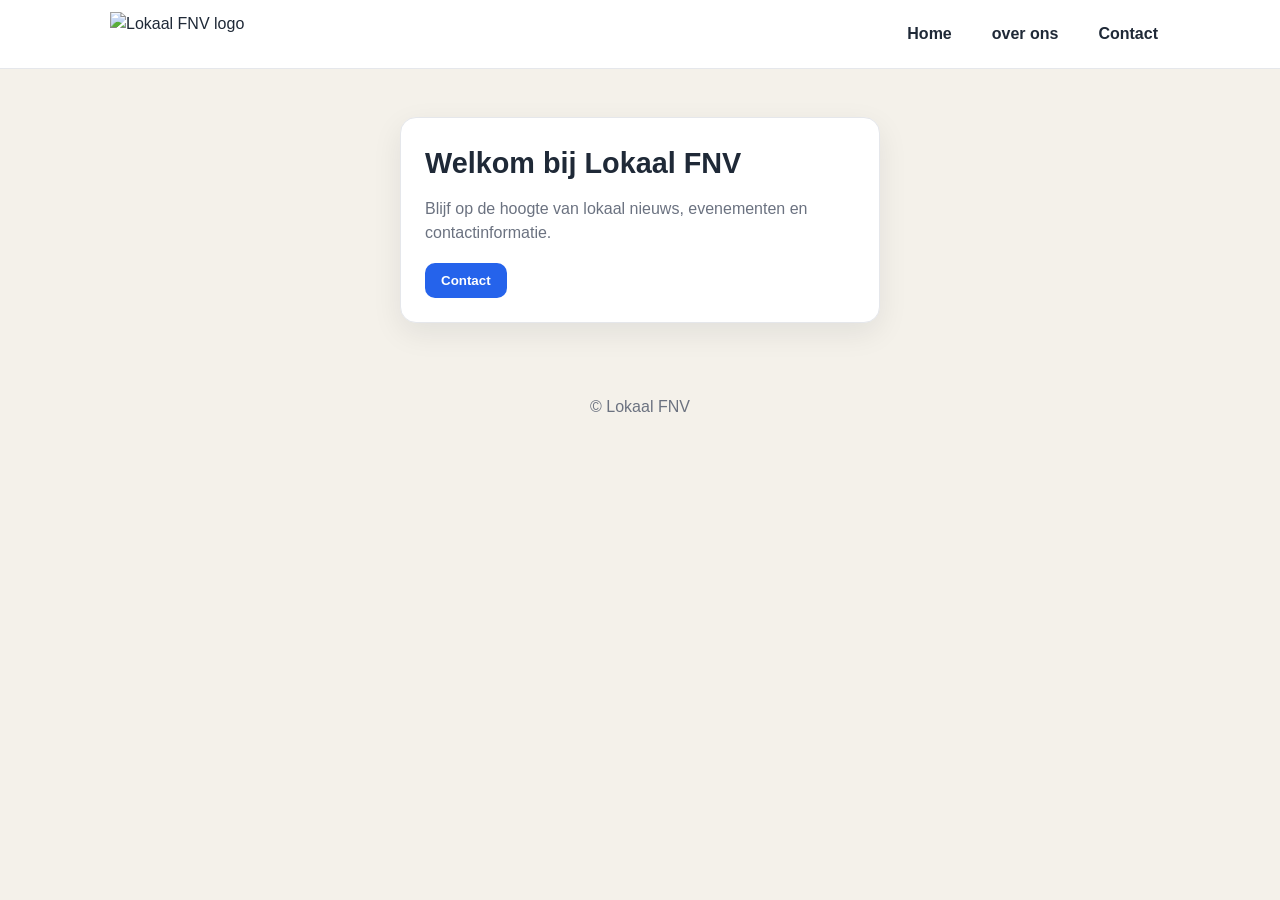
==== index.html @ 3dcde8be "idek" ====
<!doctype html>
<html lang="en">
<head>
  <meta charset="utf-8">
  <meta name="viewport" content="width=device-width,initial-scale=1">
  <title>Home</title>
  <link rel="stylesheet" href="style.css">
</head>
<body>
  <header class="site-header">
    <nav class="navbar" role="navigation" aria-label="Main navigation">
      <div class="logo-space">
        <img src="LokaalFNV.jpg" alt="Lokaal FNV logo">
      </div>

      <ul class="nav-links">
        <li><a href="index.html">Home</a></li>
        <li><a href="overons.html">over ons</a></li>
        <li><a href="contact.html">Contact</a></li>
      </ul>
    </nav>
  </header>
  <main class="card">
    <h1>Welkom bij Lokaal FNV</h1>
    <p>Blijf op de hoogte van lokaal nieuws, evenementen en contactinformatie.</p>
    <button onclick="location.href='contact.html'">Contact</button>
  </main>
  <footer style="text-align:center;padding:24px;color:var(--muted)">© Lokaal FNV</footer>
</body>
</html>
---- style.css ----
:root {
  --bg: #f4f1ea;
  --panel: #ffffff;
  --text: #1f2937;
  --muted: #6b7280;
  --accent: #2563eb;
  --accent-soft: #dbeafe;
  --border: #e5e7eb;
}

* { box-sizing: border-box; }

body {
  margin: 0;
  font-family: Arial, sans-serif;
  background: var(--bg);
  color: var(--text);
  line-height: 1.5;
}

.card {
  max-width: 480px;
  margin: 48px auto;
  padding: 24px;
  background: var(--panel);
  border: 1px solid var(--border);
  border-radius: 16px;
  box-shadow: 0 10px 30px rgba(15, 23, 42, 0.08);
}

h1 {
  margin: 0 0 12px;
  font-size: 1.8rem;
}

p {
  margin: 0 0 18px;
  color: var(--muted);
}

button {
  border: 0;
  border-radius: 10px;
  padding: 10px 16px;
  background: var(--accent);
  color: white;
  font-weight: 600;
  cursor: pointer;
}

button:hover {
  background: #1d4ed8;
}

/* Header / Navigation */
.site-header {
  background: var(--panel);
  border-bottom: 1px solid var(--border);
}
.navbar {
  display: flex;
  align-items: center;
  justify-content: space-between;
  max-width: 1100px;
  margin: 0 auto;
  padding: 12px 20px;
}
.logo-space img {
  height: 44px;
  width: auto;
  display: block;
}
.nav-links {
  list-style: none;
  margin: 0;
  padding: 0;
  display: flex;
  gap: 16px;
}
.nav-links a {
  text-decoration: none;
  color: var(--text);
  padding: 8px 12px;
  border-radius: 8px;
  font-weight: 600;
}
.nav-links a:hover {
  background: var(--accent-soft);
  color: var(--accent);
}

@media (max-width: 600px) {
  .nav-links { display: none; }
  .logo-space img { height: 36px; }
  .card { margin: 20px; }
}
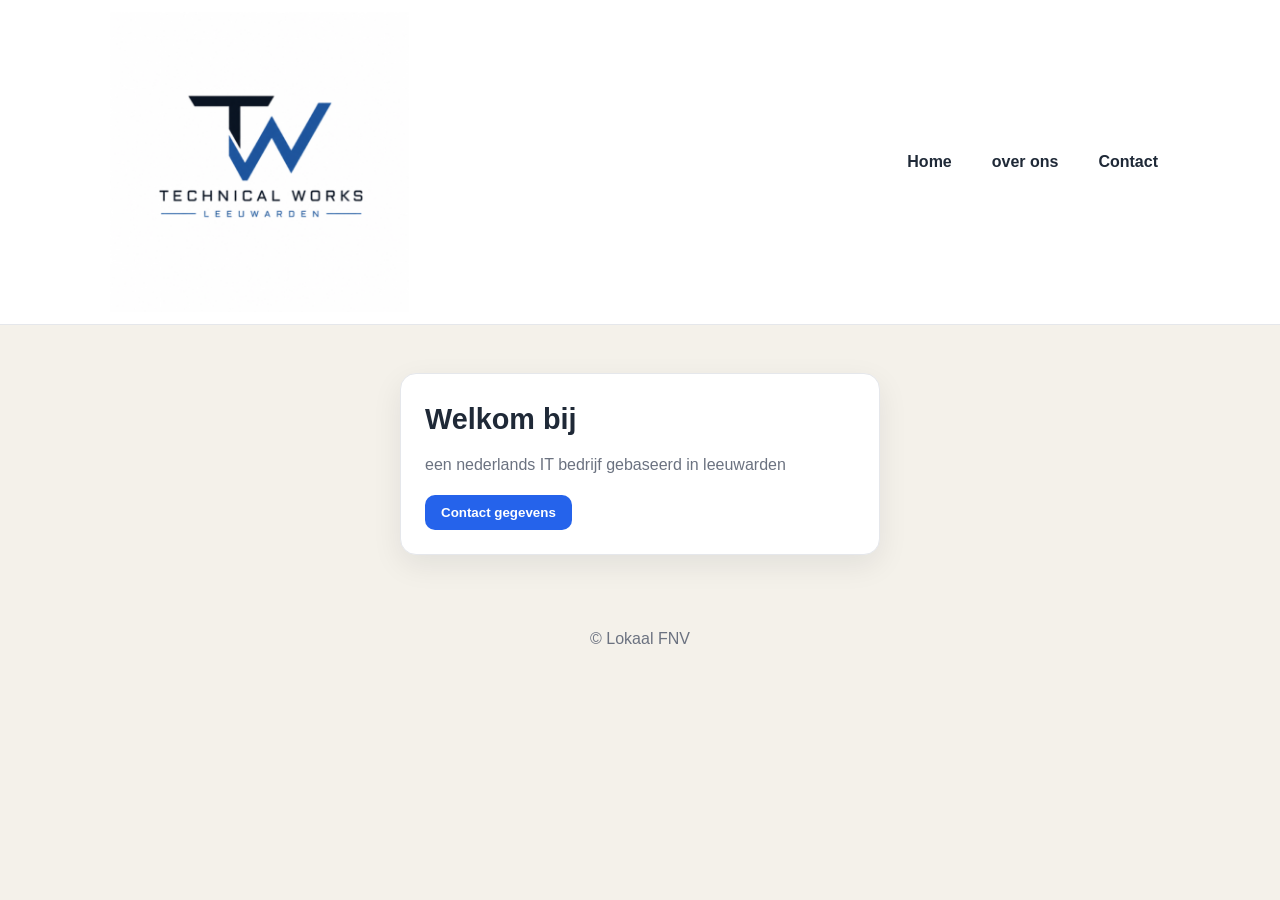
==== commit c1ed629d: "comments and stuff" ====
--- a/index.html
+++ b/index.html
@@ -4,13 +4,15 @@
   <meta charset="utf-8">
   <meta name="viewport" content="width=device-width,initial-scale=1">
   <title>Home</title>
+  <!-- Stylesheet: shared site styles -->
   <link rel="stylesheet" href="style.css">
 </head>
 <body>
+  <!-- Site header: contains logo and main navigation -->
   <header class="site-header">
     <nav class="navbar" role="navigation" aria-label="Main navigation">
       <div class="logo-space">
-        <img src="LokaalFNV.jpg" alt="Lokaal FNV logo">
+        <img src="Screenshot 2026-08-25 095337.png" alt="Lokaal FNV logo">
       </div>
 
       <ul class="nav-links">
@@ -20,11 +22,14 @@
       </ul>
     </nav>
   </header>
+  <!-- Main content: hero / intro card -->
   <main class="card">
-    <h1>Welkom bij Lokaal FNV</h1>
-    <p>Blijf op de hoogte van lokaal nieuws, evenementen en contactinformatie.</p>
-    <button onclick="location.href='contact.html'">Contact</button>
+    <h1>Welkom bij </h1>
+    <p>een nederlands IT bedrijf gebaseerd in leeuwarden</p>
+    <button onclick="location.href='contact.html'">Contact gegevens</button>
   </main>
+
+  <!-- Footer: site copyright / small info -->
   <footer style="text-align:center;padding:24px;color:var(--muted)">© Lokaal FNV</footer>
 </body>
 </html>
--- a/style.css
+++ b/style.css
@@ -1,3 +1,4 @@
+/* Theme variables: colors and shared tokens used across the site */
 :root {
   --bg: #f4f1ea;
   --panel: #ffffff;
@@ -8,8 +9,10 @@
   --border: #e5e7eb;
 }
 
+/* Global reset and box sizing */
 * { box-sizing: border-box; }
 
+/* Base page styles */
 body {
   margin: 0;
   font-family: Arial, sans-serif;
@@ -18,6 +21,7 @@
   line-height: 1.5;
 }
 
+/* Reusable card component used for hero and content panels */
 .card {
   max-width: 480px;
   margin: 48px auto;
@@ -28,16 +32,19 @@
   box-shadow: 0 10px 30px rgba(15, 23, 42, 0.08);
 }
 
+/* Headings */
 h1 {
   margin: 0 0 12px;
   font-size: 1.8rem;
 }
 
+/* Paragraph / muted text */
 p {
   margin: 0 0 18px;
   color: var(--muted);
 }
 
+/* Primary button */
 button {
   border: 0;
   border-radius: 10px;
@@ -52,7 +59,7 @@
   background: #1d4ed8;
 }
 
-/* Header / Navigation */
+/* Header / Navigation styles (logo + links) */
 .site-header {
   background: var(--panel);
   border-bottom: 1px solid var(--border);
@@ -66,7 +73,7 @@
   padding: 12px 20px;
 }
 .logo-space img {
-  height: 44px;
+  height: 300px;
   width: auto;
   display: block;
 }
@@ -89,6 +96,7 @@
   color: var(--accent);
 }
 
+/* Responsive tweaks */
 @media (max-width: 600px) {
   .nav-links { display: none; }
   .logo-space img { height: 36px; }
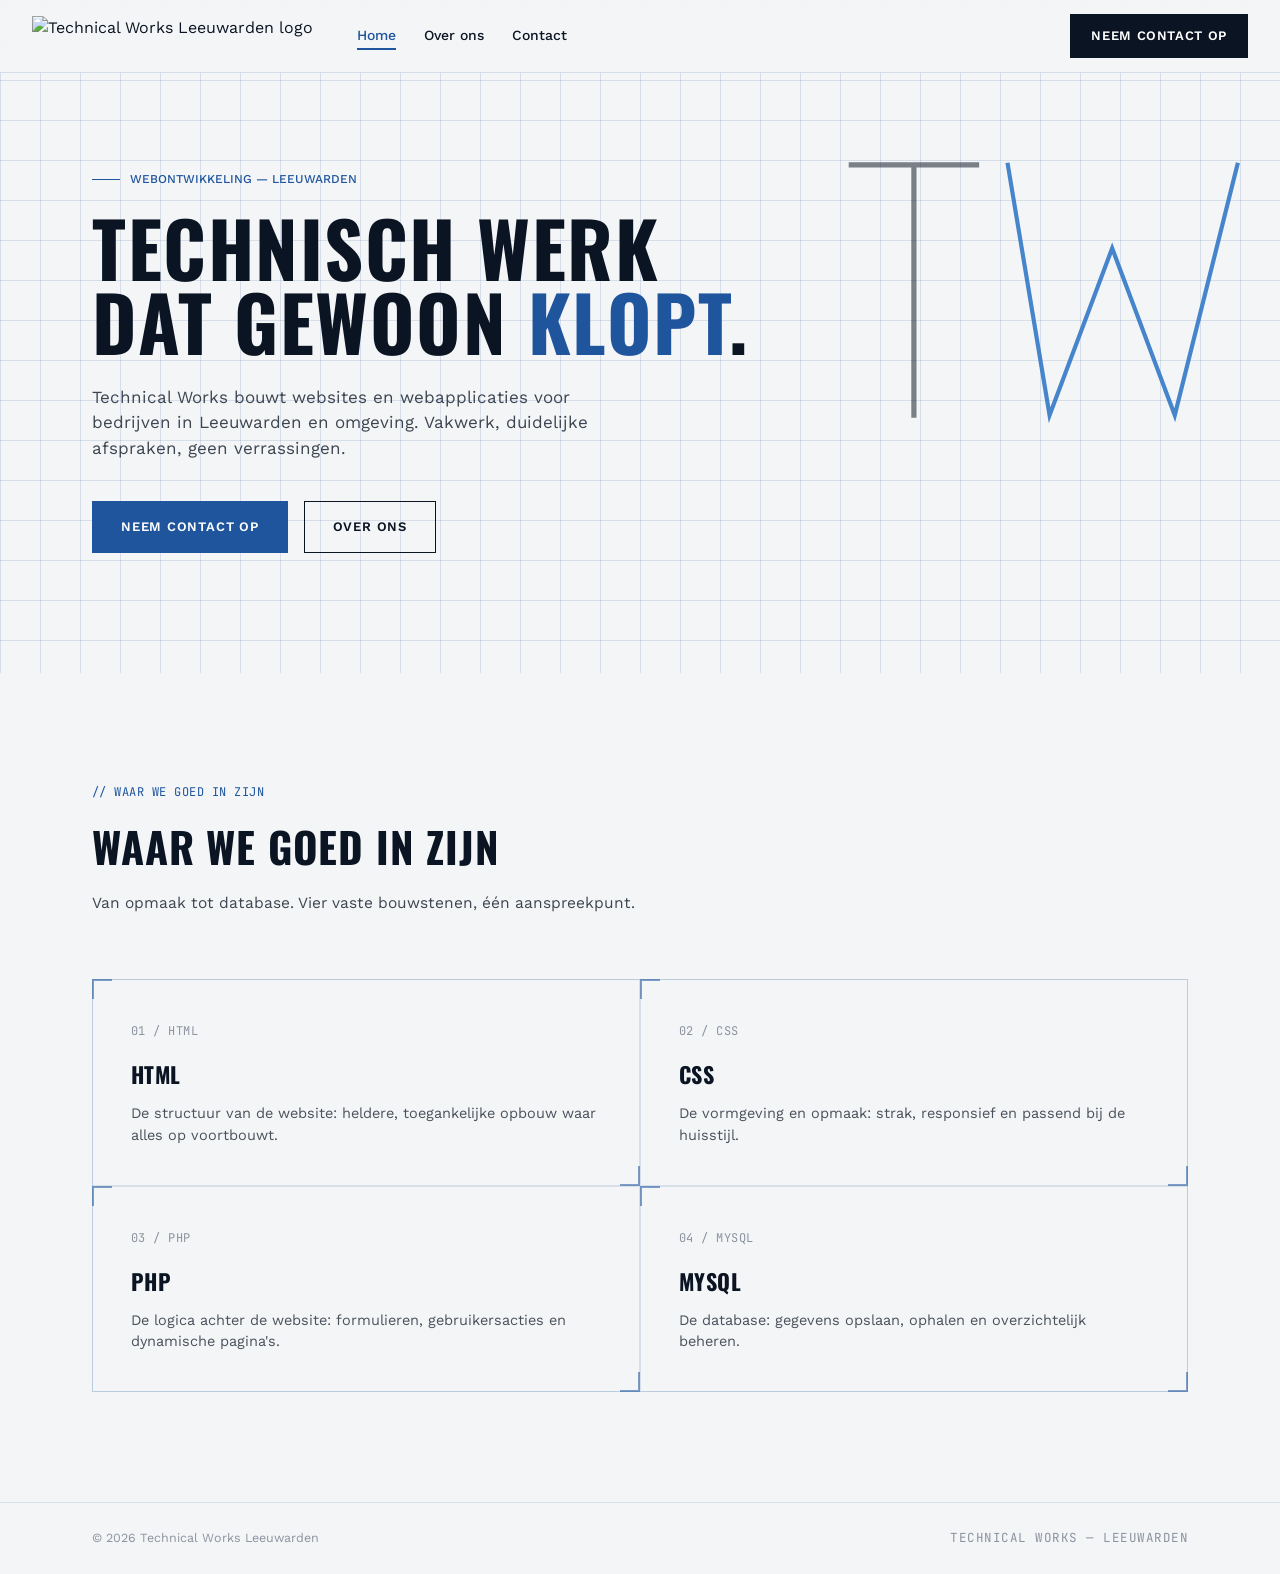
==== commit 2587aaf7: "template and stuff" ====
--- a/index.html
+++ b/index.html
@@ -1,35 +1,296 @@
-<!doctype html>
-<html lang="en">
+<!DOCTYPE html>
+<html lang="nl">
 <head>
-  <meta charset="utf-8">
-  <meta name="viewport" content="width=device-width,initial-scale=1">
-  <title>Home</title>
-  <!-- Stylesheet: shared site styles -->
-  <link rel="stylesheet" href="style.css">
+<meta charset="UTF-8">
+<meta name="viewport" content="width=device-width, initial-scale=1.0">
+<title>Technical Works Leeuwarden</title>
+<link rel="preconnect" href="https://fonts.googleapis.com">
+<link href="https://fonts.googleapis.com/css2?family=Oswald:wght@400;500;600;700&family=Work+Sans:wght@400;500;600&family=JetBrains+Mono:wght@400;500&display=swap" rel="stylesheet">
+<style>
+  :root{
+    --ink:#0A1422;
+    --blue:#1E559D;
+    --blue-light:#3D7FC9;
+    --steel:#8B93A0;
+    --bg:#F4F5F7;
+    --line: rgba(30,85,157,0.14);
+    --white:#FFFFFF;
+  }
+  *{margin:0;padding:0;box-sizing:border-box;}
+  html{scroll-behavior:smooth;}
+  body{
+    background:var(--bg);
+    color:var(--ink);
+    font-family:'Work Sans', sans-serif;
+    line-height:1.5;
+    overflow-x:hidden;
+  }
+  h1,h2,h3{
+    font-family:'Oswald', sans-serif;
+    text-transform:uppercase;
+    letter-spacing:0.02em;
+  }
+  .mono{
+    font-family:'JetBrains Mono', monospace;
+    letter-spacing:0.04em;
+  }
+  a{color:inherit;text-decoration:none;}
+  .wrap{max-width:1160px;margin:0 auto;padding:0 32px;}
+
+  /* blueprint grid backdrop */
+  .grid-bg{
+    position:absolute; inset:0;
+    background-image:
+      linear-gradient(var(--line) 1px, transparent 1px),
+      linear-gradient(90deg, var(--line) 1px, transparent 1px);
+    background-size:40px 40px;
+    pointer-events:none;
+  }
+
+  /* corner brackets, echoes technical drawing annotation */
+  .bracket{position:relative;}
+  .bracket::before, .bracket::after{
+    content:'';
+    position:absolute;
+    width:18px; height:18px;
+    border-color:var(--blue);
+    border-style:solid;
+    opacity:0.55;
+  }
+  .bracket::before{top:-1px;left:-1px;border-width:2px 0 0 2px;}
+  .bracket::after{bottom:-1px;right:-1px;border-width:0 2px 2px 0;}
+
+  /* ---------- NAV ---------- */
+  header{
+    position:fixed; top:0; left:0; right:0; z-index:50;
+    background:rgba(244,245,247,0.9);
+    backdrop-filter:blur(8px);
+    border-bottom:1px solid var(--line);
+  }
+  nav{
+    display:flex; align-items:center; justify-content:space-between;
+    padding:14px 32px; width:100%;
+  }
+  .nav-left{display:flex; align-items:center; gap:44px;}
+  .brand{display:flex; align-items:center; gap:10px;}
+  .brand img{height:40px; width:auto; display:block;}
+  .navlinks{display:flex; gap:28px; font-size:14px; font-weight:500;}
+  .navlinks a{position:relative; padding:4px 0; color:var(--ink);}
+  .navlinks a.current{color:var(--blue);}
+  .navlinks a::after{
+    content:''; position:absolute; left:0; bottom:0; height:2px; width:0;
+    background:var(--blue); transition:width .25s ease;
+  }
+  .navlinks a:hover::after, .navlinks a.current::after{width:100%;}
+  .nav-cta{
+    font-size:13px; font-weight:600; text-transform:uppercase; letter-spacing:.05em;
+    background:var(--ink); color:var(--white); padding:11px 20px;
+    border:1px solid var(--ink);
+    transition:background .2s ease, color .2s ease;
+  }
+  .nav-cta:hover{background:transparent; color:var(--ink);}
+
+  /* ---------- HERO ---------- */
+  .hero{
+    position:relative;
+    padding:170px 0 120px;
+    overflow:hidden;
+  }
+  .hero .wrap{position:relative; z-index:2;}
+  .eyebrow{
+    font-size:12px; font-weight:500; color:var(--blue);
+    display:flex; align-items:center; gap:10px; margin-bottom:22px;
+  }
+  .eyebrow .dash{width:28px; height:1px; background:var(--blue);}
+  .hero h1{
+    font-size:clamp(40px, 6vw, 76px);
+    line-height:0.98;
+    max-width:820px;
+    color:var(--ink);
+  }
+  .hero h1 span{color:var(--blue);}
+  .hero p{
+    max-width:520px; margin-top:26px; font-size:17px; color:#3C4550;
+  }
+  .hero-actions{display:flex; gap:16px; margin-top:40px; flex-wrap:wrap;}
+  .btn-primary{
+    background:var(--blue); color:var(--white); padding:15px 28px;
+    font-size:13px; font-weight:600; text-transform:uppercase; letter-spacing:.06em;
+    border:1px solid var(--blue); transition:background .2s ease;
+  }
+  .btn-primary:hover{background:#164680;}
+  .btn-secondary{
+    padding:15px 28px; font-size:13px; font-weight:600; text-transform:uppercase; letter-spacing:.06em;
+    border:1px solid var(--ink); transition:all .2s ease;
+  }
+  .btn-secondary:hover{background:var(--ink); color:var(--white);}
+
+  /* signature: animated stroke that draws the T, then the W, of the logo */
+  .zig-wrap{
+    position:absolute; right:-20px; top:120px; width:480px; height:340px; z-index:1;
+    opacity:0.95;
+  }
+  .zig-wrap svg{width:100%; height:100%;}
+  .zig-path{fill:none; stroke-linecap:square; stroke-linejoin:miter;}
+  .zig-path.t{
+    stroke:var(--ink); stroke-width:5; opacity:.55;
+    stroke-dasharray:420; stroke-dashoffset:420;
+    animation:draw 1s ease forwards .3s;
+  }
+  .zig-path.w{
+    stroke:var(--blue-light); stroke-width:4;
+    stroke-dasharray:1050; stroke-dashoffset:1050;
+    animation:draw 1.5s ease forwards 1.15s;
+  }
+  @keyframes draw{to{stroke-dashoffset:0;}}
+
+  /* ---------- SECTION HEADS ---------- */
+  section{padding:110px 0; position:relative;}
+  .section-head{max-width:600px; margin-bottom:64px;}
+  .tag{
+    font-size:12px; color:var(--blue); margin-bottom:14px; display:block;
+  }
+  .section-head h2{font-size:clamp(28px,3.6vw,42px); color:var(--ink);}
+  .section-head p{margin-top:14px; color:#3C4550; font-size:15.5px;}
+
+  /* ---------- SERVICES (spec-sheet cards) ---------- */
+  .services-grid{
+    display:grid; grid-template-columns:repeat(2, 1fr); gap:2px;
+    background:var(--line);
+    border:1px solid var(--line);
+  }
+  .service-card{
+    background:var(--bg); padding:38px; position:relative;
+  }
+  .service-card .idx{
+    font-size:12px; color:var(--steel);
+  }
+  .service-card h3{
+    font-size:22px; margin:16px 0 12px; color:var(--ink);
+  }
+  .service-card p{font-size:14.5px; color:#4A525C;}
+
+  /* ---------- CONTACT ---------- */
+  .contact{
+    background:var(--ink); color:var(--white);
+    position:relative; overflow:hidden;
+  }
+  .contact .grid-bg{
+    background-image:
+      linear-gradient(rgba(255,255,255,0.05) 1px, transparent 1px),
+      linear-gradient(90deg, rgba(255,255,255,0.05) 1px, transparent 1px);
+  }
+  .contact .wrap{position:relative; z-index:2; display:flex; align-items:flex-end; flex-wrap:wrap; gap:40px; min-height:180px;}
+  .contact h2{font-size:clamp(30px,4vw,50px); max-width:520px;}
+
+  /* ---------- FOOTER ---------- */
+  footer{
+    padding:26px 0; border-top:1px solid var(--line);
+  }
+  footer .wrap{
+    display:flex; justify-content:space-between; align-items:center; flex-wrap:wrap; gap:12px;
+    font-size:12.5px; color:var(--steel);
+  }
+
+  /* reveal on scroll */
+  .reveal{opacity:0; transform:translateY(18px); transition:opacity .6s ease, transform .6s ease;}
+  .reveal.in{opacity:1; transform:none;}
+
+  @media (max-width:820px){
+    .navlinks{display:none;}
+    .services-grid{grid-template-columns:1fr;}
+    .zig-wrap{display:none;}
+    .contact .wrap{align-items:flex-start;}
+  }
+  @media (prefers-reduced-motion: reduce){
+    .zig-path{animation:none; stroke-dashoffset:0;}
+    .reveal{transition:none; opacity:1; transform:none;}
+  }
+</style>
 </head>
 <body>
-  <!-- Site header: contains logo and main navigation -->
-  <header class="site-header">
-    <nav class="navbar" role="navigation" aria-label="Main navigation">
-      <div class="logo-space">
-        <img src="Screenshot 2026-08-25 095337.png" alt="Lokaal FNV logo">
-      </div>
-
-      <ul class="nav-links">
-        <li><a href="index.html">Home</a></li>
-        <li><a href="overons.html">over ons</a></li>
-        <li><a href="contact.html">Contact</a></li>
-      </ul>
-    </nav>
-  </header>
-  <!-- Main content: hero / intro card -->
-  <main class="card">
-    <h1>Welkom bij </h1>
-    <p>een nederlands IT bedrijf gebaseerd in leeuwarden</p>
-    <button onclick="location.href='contact.html'">Contact gegevens</button>
-  </main>
-
-  <!-- Footer: site copyright / small info -->
-  <footer style="text-align:center;padding:24px;color:var(--muted)">© Lokaal FNV</footer>
+
+<header>
+  <nav>
+    <div class="nav-left">
+      <div class="brand">
+        <img src="logo.png" alt="Technical Works Leeuwarden logo">
+      </div>
+      <div class="navlinks">
+        <a href="index.html" class="current">Home</a>
+        <a href="over-ons/index.html">Over ons</a>
+        <a href="contact/index.html">Contact</a>
+      </div>
+    </div>
+    <a href="contact/index.html" class="nav-cta">Neem contact op</a>
+  </nav>
+</header>
+
+<section class="hero" id="home">
+  <div class="grid-bg"></div>
+  <div class="zig-wrap" aria-hidden="true">
+    <svg viewBox="0 0 460 320">
+      <path class="zig-path t" d="M30 40 L150 40 M90 40 L90 280" />
+      <path class="zig-path w" d="M180 40 L220 280 L280 120 L340 280 L400 40" />
+    </svg>
+  </div>
+  <div class="wrap">
+    <div class="eyebrow"><span class="dash"></span> WEBONTWIKKELING — LEEUWARDEN</div>
+    <h1>Technisch werk<br>dat gewoon <span>klopt</span>.</h1>
+    <p>Technical Works bouwt websites en webapplicaties voor bedrijven in Leeuwarden en omgeving. Vakwerk, duidelijke afspraken, geen verrassingen.</p>
+    <div class="hero-actions">
+      <a href="contact/index.html" class="btn-primary">Neem contact op</a>
+      <a href="over-ons/index.html" class="btn-secondary">Over ons</a>
+    </div>
+  </div>
+</section>
+
+<section id="diensten">
+  <div class="wrap">
+    <div class="section-head reveal">
+      <span class="tag mono">// WAAR WE GOED IN ZIJN</span>
+      <h2>Waar we goed in zijn</h2>
+      <p>Van opmaak tot database. Vier vaste bouwstenen, één aanspreekpunt.</p>
+    </div>
+    <div class="services-grid reveal">
+      <div class="service-card bracket">
+        <span class="idx mono">01 / HTML</span>
+        <h3>HTML</h3>
+        <p>De structuur van de website: heldere, toegankelijke opbouw waar alles op voortbouwt.</p>
+      </div>
+      <div class="service-card bracket">
+        <span class="idx mono">02 / CSS</span>
+        <h3>CSS</h3>
+        <p>De vormgeving en opmaak: strak, responsief en passend bij de huisstijl.</p>
+      </div>
+      <div class="service-card bracket">
+        <span class="idx mono">03 / PHP</span>
+        <h3>PHP</h3>
+        <p>De logica achter de website: formulieren, gebruikersacties en dynamische pagina's.</p>
+      </div>
+      <div class="service-card bracket">
+        <span class="idx mono">04 / MYSQL</span>
+        <h3>MySQL</h3>
+        <p>De database: gegevens opslaan, ophalen en overzichtelijk beheren.</p>
+      </div>
+    </div>
+  </div>
+</section>
+
+<footer>
+  <div class="wrap">
+    <span>© 2026 Technical Works Leeuwarden</span>
+    <span class="mono">TECHNICAL WORKS — LEEUWARDEN</span>
+  </div>
+</footer>
+
+<script>
+  const items = document.querySelectorAll('.reveal');
+  const io = new IntersectionObserver((entries)=>{
+    entries.forEach(e=>{ if(e.isIntersecting){ e.target.classList.add('in'); io.unobserve(e.target); } });
+  }, {threshold:0.15});
+  items.forEach(el=>io.observe(el));
+</script>
+
 </body>
 </html>
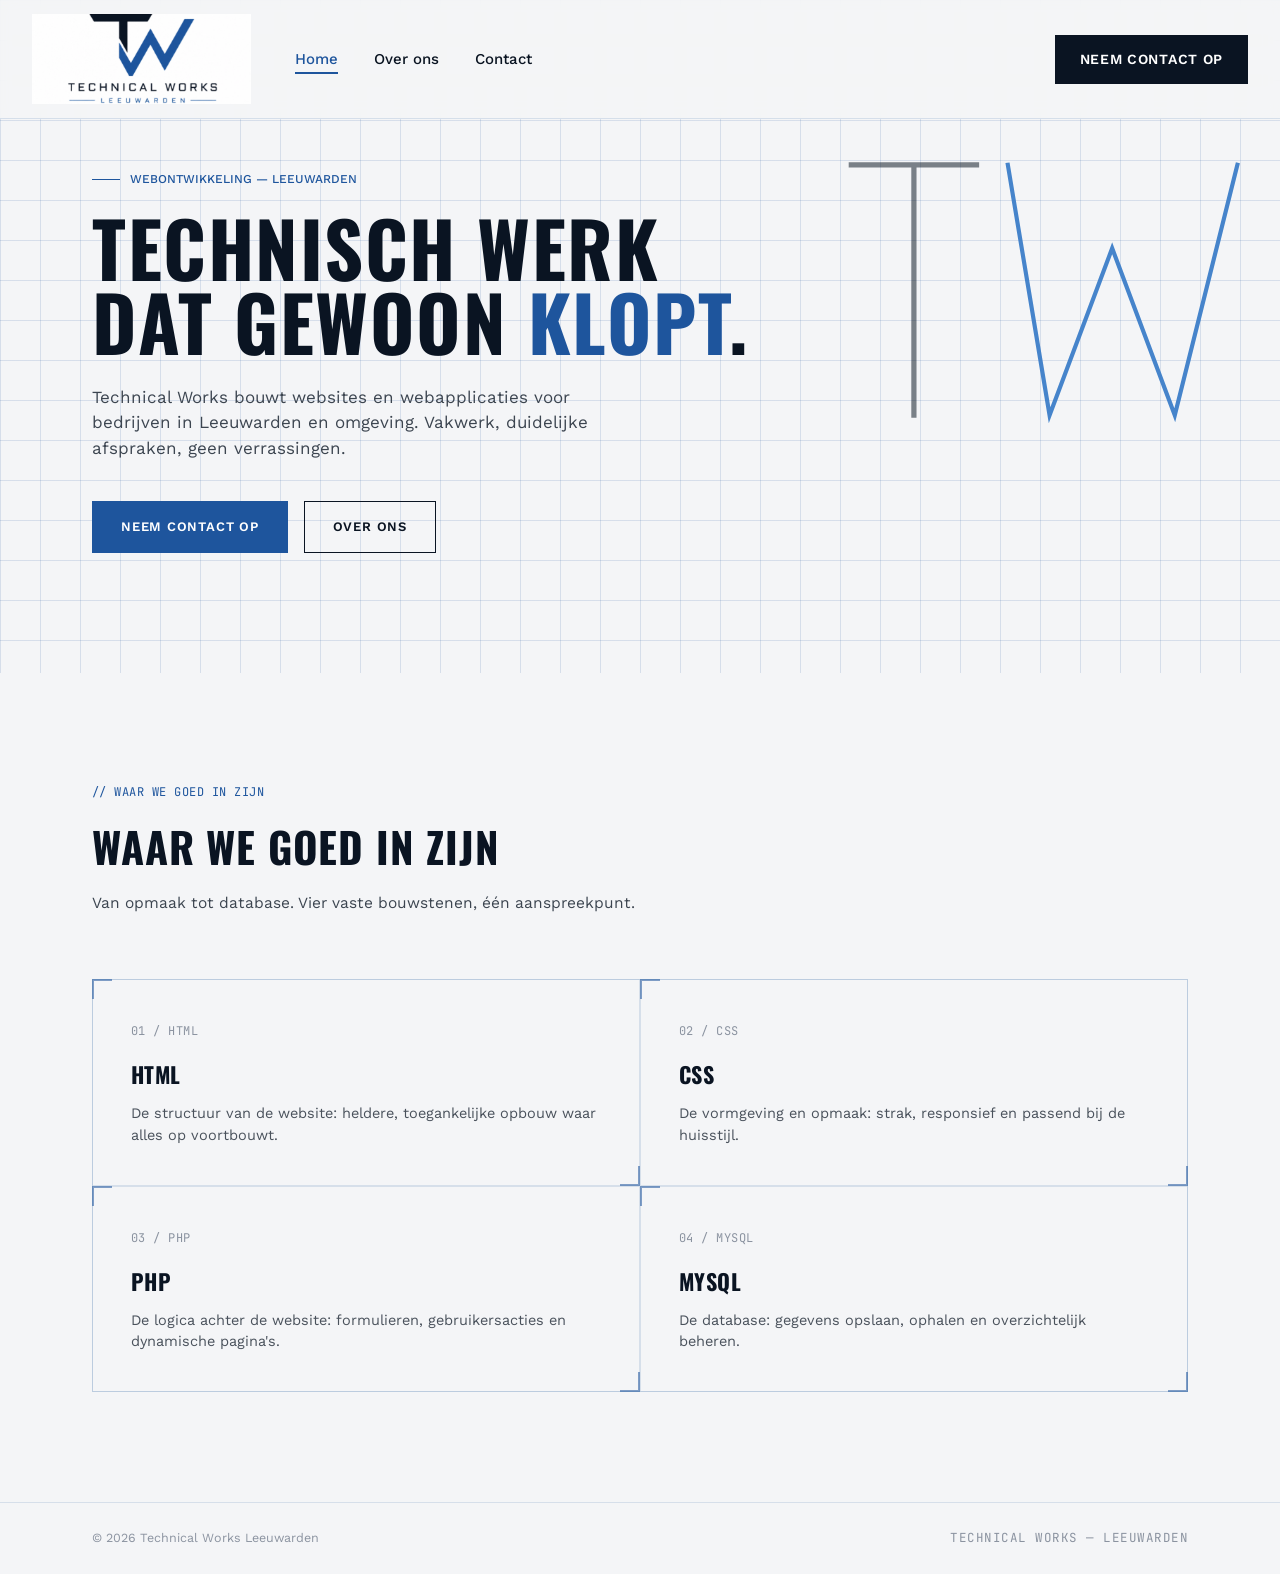
==== commit 196901ac: "logo fix and navbar stuff" ====
--- a/index.html
+++ b/index.html
@@ -73,8 +73,8 @@
   }
   .nav-left{display:flex; align-items:center; gap:44px;}
   .brand{display:flex; align-items:center; gap:10px;}
-  .brand img{height:40px; width:auto; display:block;}
-  .navlinks{display:flex; gap:28px; font-size:14px; font-weight:500;}
+  .brand img{height:90px; width:auto; display:block;}
+  .navlinks{display:flex; gap:36px; font-size:15px; font-weight:500;}
   .navlinks a{position:relative; padding:4px 0; color:var(--ink);}
   .navlinks a.current{color:var(--blue);}
   .navlinks a::after{
@@ -83,8 +83,8 @@
   }
   .navlinks a:hover::after, .navlinks a.current::after{width:100%;}
   .nav-cta{
-    font-size:13px; font-weight:600; text-transform:uppercase; letter-spacing:.05em;
-    background:var(--ink); color:var(--white); padding:11px 20px;
+    font-size:14px; font-weight:600; text-transform:uppercase; letter-spacing:.05em;
+    background:var(--ink); color:var(--white); padding:13px 24px;
     border:1px solid var(--ink);
     transition:background .2s ease, color .2s ease;
   }
@@ -214,15 +214,15 @@
   <nav>
     <div class="nav-left">
       <div class="brand">
-        <img src="logo.png" alt="Technical Works Leeuwarden logo">
+        <img src="Screenshot 2026-08-25 095337.png" alt="Technical Works Leeuwarden logo">
       </div>
       <div class="navlinks">
         <a href="index.html" class="current">Home</a>
-        <a href="over-ons/index.html">Over ons</a>
-        <a href="contact/index.html">Contact</a>
-      </div>
-    </div>
-    <a href="contact/index.html" class="nav-cta">Neem contact op</a>
+        <a href="overons.html">Over ons</a>
+        <a href="contact.html">Contact</a>
+      </div>
+    </div>
+    <a href="contact.html" class="nav-cta">Neem contact op</a>
   </nav>
 </header>
 
@@ -239,8 +239,8 @@
     <h1>Technisch werk<br>dat gewoon <span>klopt</span>.</h1>
     <p>Technical Works bouwt websites en webapplicaties voor bedrijven in Leeuwarden en omgeving. Vakwerk, duidelijke afspraken, geen verrassingen.</p>
     <div class="hero-actions">
-      <a href="contact/index.html" class="btn-primary">Neem contact op</a>
-      <a href="over-ons/index.html" class="btn-secondary">Over ons</a>
+      <a href="contact.html" class="btn-primary">Neem contact op</a>
+      <a href="overons.html" class="btn-secondary">Over ons</a>
     </div>
   </div>
 </section>
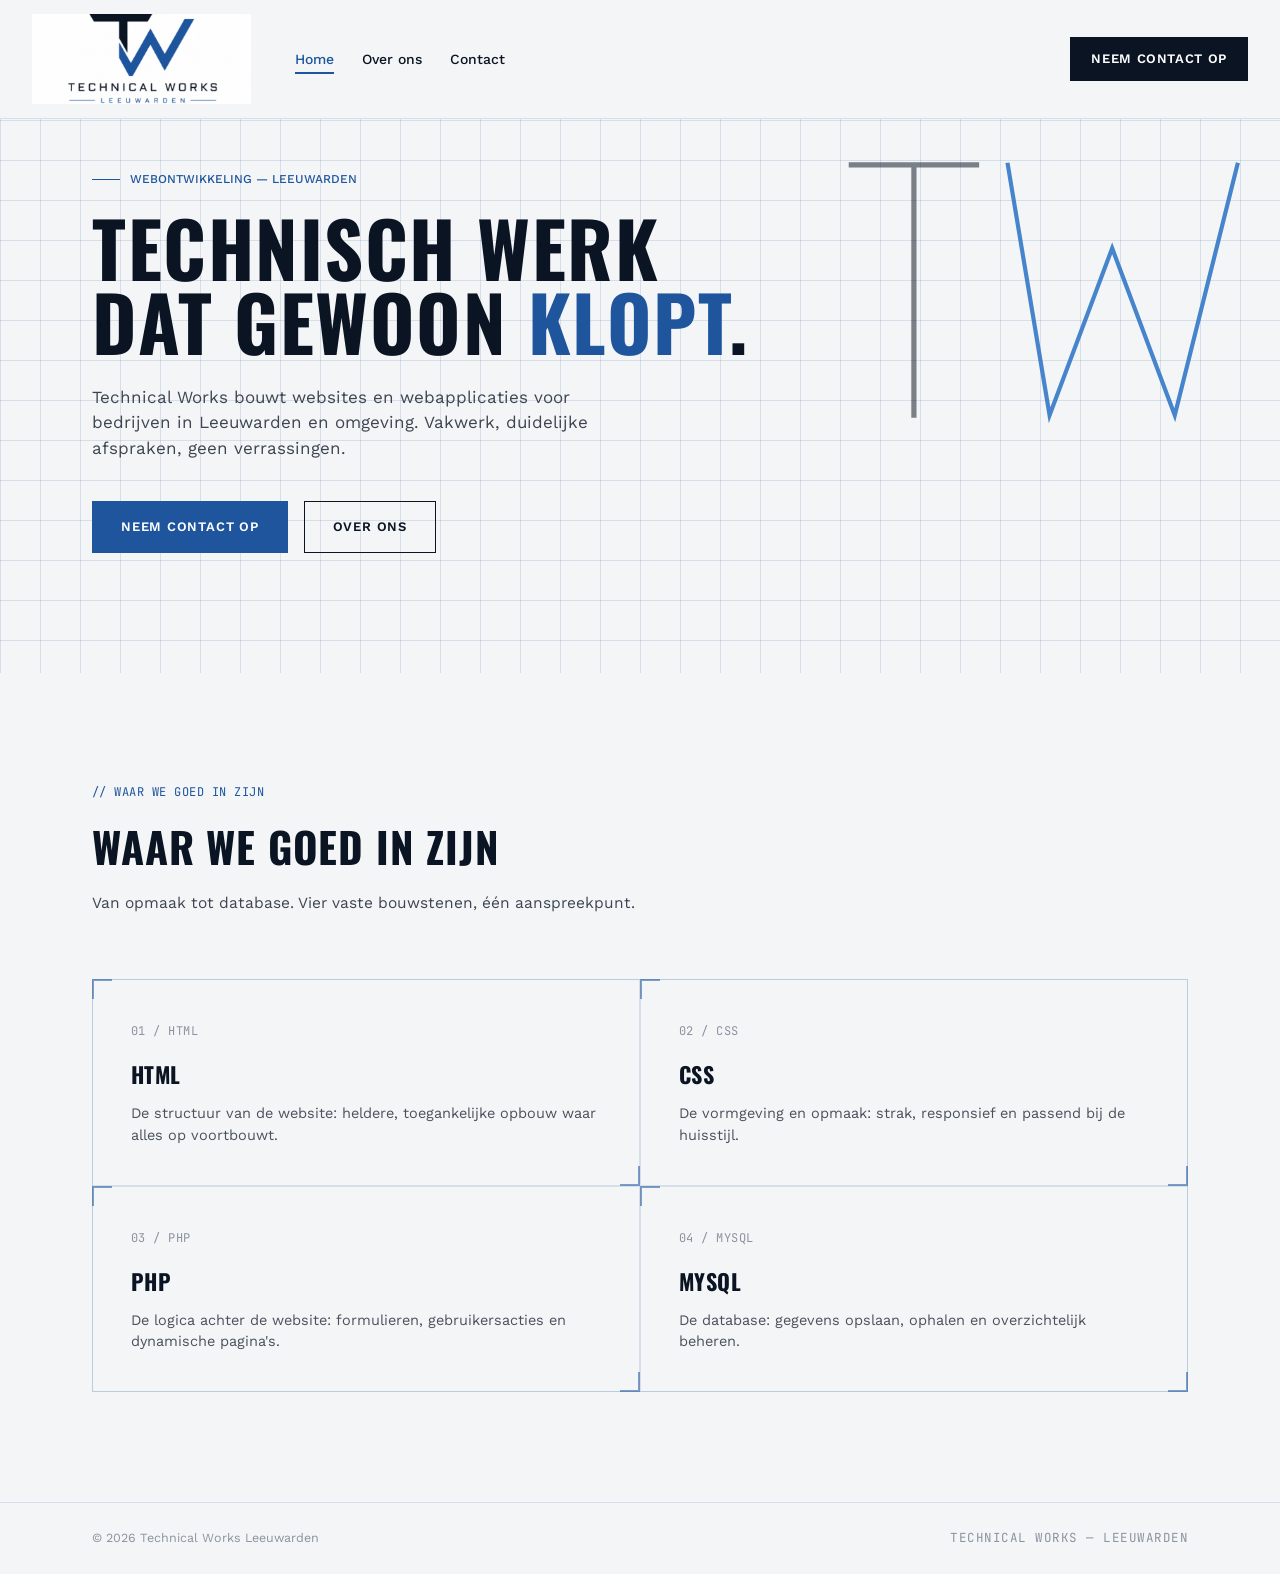
==== commit 0a3f9524: "portfolios added" ====
--- a/index.html
+++ b/index.html
@@ -74,7 +74,7 @@
   .nav-left{display:flex; align-items:center; gap:44px;}
   .brand{display:flex; align-items:center; gap:10px;}
   .brand img{height:90px; width:auto; display:block;}
-  .navlinks{display:flex; gap:36px; font-size:15px; font-weight:500;}
+  .navlinks{display:flex; gap:28px; font-size:14px; font-weight:500;}
   .navlinks a{position:relative; padding:4px 0; color:var(--ink);}
   .navlinks a.current{color:var(--blue);}
   .navlinks a::after{
@@ -83,8 +83,8 @@
   }
   .navlinks a:hover::after, .navlinks a.current::after{width:100%;}
   .nav-cta{
-    font-size:14px; font-weight:600; text-transform:uppercase; letter-spacing:.05em;
-    background:var(--ink); color:var(--white); padding:13px 24px;
+    font-size:13px; font-weight:600; text-transform:uppercase; letter-spacing:.05em;
+    background:var(--ink); color:var(--white); padding:11px 20px;
     border:1px solid var(--ink);
     transition:background .2s ease, color .2s ease;
   }
